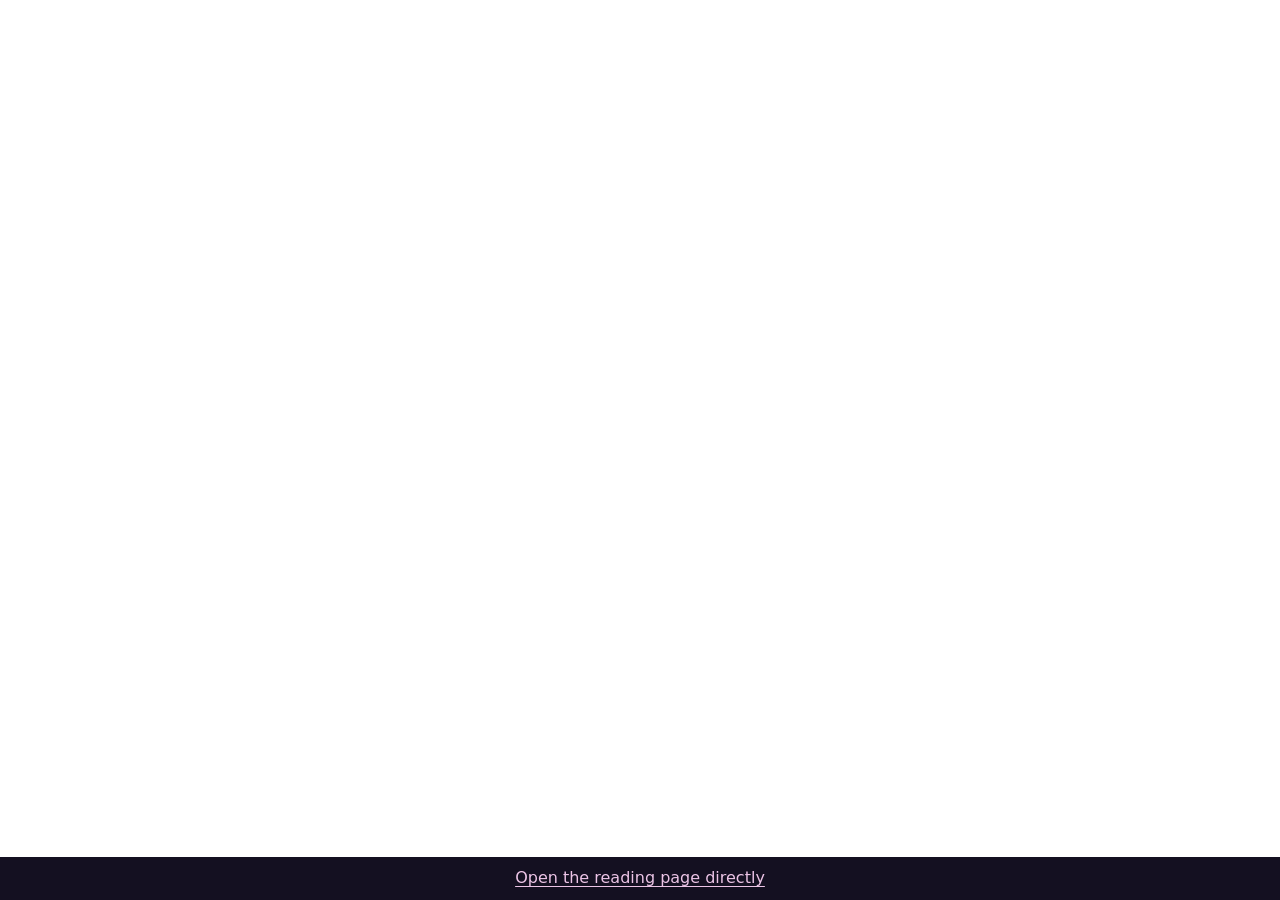
==== index.html @ 484dffed "Add Ashley's daily reading page" ====
<!doctype html>
<html lang="en">
<head>
<meta charset="utf-8">
<meta name="viewport" content="width=device-width, initial-scale=1">
<meta name="robots" content="noindex,noarchive">
<title>For Ashley</title>
<style>
html { color-scheme: dark; background: #141021; color: #f8e3f5; font: 1rem/1.5 system-ui, sans-serif; }
body { margin: 0; display: grid; grid-template-rows: minmax(0,1fr) auto; height: 100vh; height: 100dvh; }
iframe { display: block; width: 100%; height: 100%; border: 0; }
footer { padding: .6rem 1rem; text-align: center; }
a { color: #ecc4e6; text-underline-offset: .2em; }
</style>
</head>
<body>
<iframe title="Today's note for Ashley and earlier notes" src="https://a-note-for-ashley.memorableblackbird1.chatgpt.site/"></iframe>
<footer><a href="https://a-note-for-ashley.memorableblackbird1.chatgpt.site/">Open the reading page directly</a></footer>
</body>
</html>
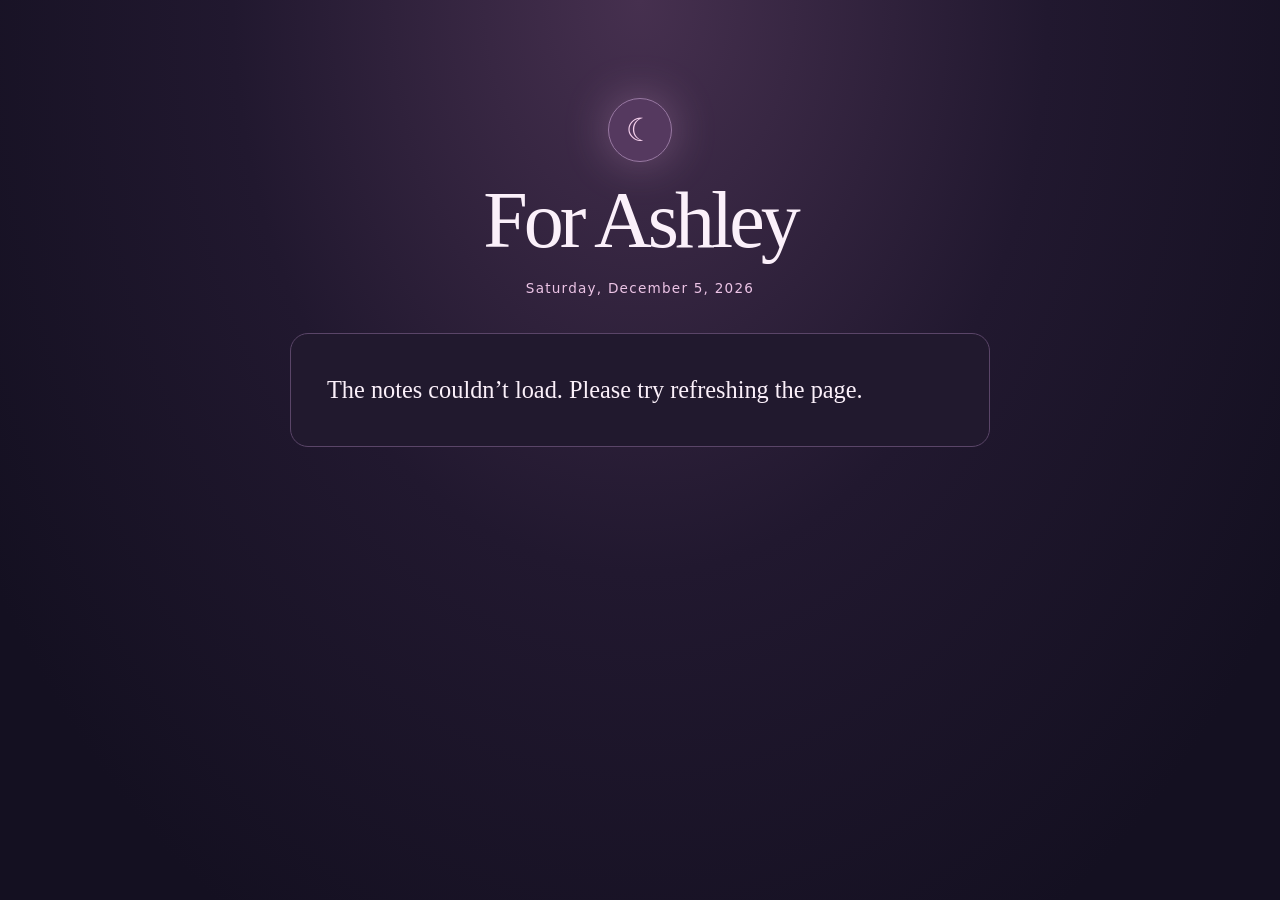
==== commit 378bc460: "Add standalone For Ashley website" ====
--- a/index.html
+++ b/index.html
@@ -6,15 +6,60 @@
 <meta name="robots" content="noindex,noarchive">
 <title>For Ashley</title>
 <style>
-html { color-scheme: dark; background: #141021; color: #f8e3f5; font: 1rem/1.5 system-ui, sans-serif; }
-body { margin: 0; display: grid; grid-template-rows: minmax(0,1fr) auto; height: 100vh; height: 100dvh; }
-iframe { display: block; width: 100%; height: 100%; border: 0; }
-footer { padding: .6rem 1rem; text-align: center; }
-a { color: #ecc4e6; text-underline-offset: .2em; }
+:root{color-scheme:dark;background:#141021;color:#fbf0fa;font:16px/1.65 system-ui,sans-serif}*{box-sizing:border-box}body{margin:0;min-height:100vh;background:radial-gradient(ellipse at 50% 0%,#46304f 0%,#21182f 45%,#141021 85%)}main{width:min(100% - 2rem,700px);margin:auto;padding:clamp(34px,9vw,98px) 0 64px}header{text-align:center;margin:0 auto 32px}.moon{display:inline-grid;place-items:center;width:64px;height:64px;border:1px solid #9878a2;border-radius:50%;font-size:2rem;color:#f6d1ed;background:#55395f;box-shadow:0 0 46px #e0a9d755;margin-bottom:18px}.eyebrow,time{font-size:.85rem;color:#ecc4e6;letter-spacing:.09em}h1,h2,.letter{font-family:Georgia,serif;font-weight:400}h1{font-size:clamp(2.7rem,9vw,5rem);line-height:1.02;letter-spacing:-.05em;margin:0 0 13px}h2{margin:0 0 12px;font-size:1.65rem}.card,details{border:1px solid #5a4568;background:#21192e;border-radius:18px;padding:clamp(21px,5vw,36px)}.card .eyebrow{margin:0 0 12px}.letter{font-size:clamp(1.24rem,3vw,1.52rem);line-height:1.65;margin:0;white-space:pre-wrap;overflow-wrap:anywhere}.archive{margin-top:34px}details{margin-bottom:10px;padding:12px 17px}summary{cursor:pointer;color:#f8e3f5}details .letter{font-size:1.17rem;margin-bottom:10px}.links{display:flex;justify-content:space-between;gap:10px;margin-top:14px}a{color:#ecc4e6}summary:focus-visible,a:focus-visible{outline:2px solid #ecc4e6;outline-offset:4px}
 </style>
 </head>
-<body>
-<iframe title="Today's note for Ashley and earlier notes" src="https://a-note-for-ashley.memorableblackbird1.chatgpt.site/"></iframe>
-<footer><a href="https://a-note-for-ashley.memorableblackbird1.chatgpt.site/">Open the reading page directly</a></footer>
-</body>
-</html>
+<body><main>
+<header><span class="moon" aria-hidden="true">☾</span><h1>For Ashley</h1><time id="date"></time></header>
+<article class="card" aria-label="Today’s note" aria-live="polite" id="today"><p class="letter">Opening today’s note…</p></article>
+<section class="archive" id="archive" hidden><h2>Earlier notes</h2><div id="earlier"></div></section>
+</main>
+<script>
+const eastern = new Intl.DateTimeFormat('en-CA', { timeZone: 'America/New_York', year: 'numeric', month: '2-digit', day: '2-digit' });
+const longDate = new Intl.DateTimeFormat('en-US', { timeZone: 'UTC', weekday: 'long', month: 'long', day: 'numeric', year: 'numeric' });
+const today = eastern.format(new Date());
+const pretty = day => longDate.format(new Date(day + 'T12:00:00Z'));
+const date = document.querySelector('#date');
+date.dateTime = today;
+date.textContent = pretty(today);
+const current = document.querySelector('#today');
+function paragraph(className, text) {
+  const element = document.createElement('p');
+  element.className = className;
+  element.textContent = text;
+  return element;
+}
+function noteContent(note) {
+  return [paragraph('eyebrow', note.occasion || 'A note for Ashley'), paragraph('letter', note.message)];
+}
+async function showNotes() {
+  try {
+    const response = await fetch('./notes.json', { cache: 'no-cache' });
+    if (!response.ok) throw new Error('Notes unavailable');
+    const entries = await response.json();
+    const notes = new Map();
+    for (const note of entries) {
+      if (!note || typeof note.day !== 'string' || !/^\d{4}-\d{2}-\d{2}$/.test(note.day) || typeof note.message !== 'string' || !note.message.trim()) continue;
+      const date = new Date(note.day + 'T12:00:00Z');
+      if (Number.isNaN(date.getTime()) || date.toISOString().slice(0, 10) !== note.day) continue;
+      notes.set(note.day, note);
+    }
+    const note = notes.get(today);
+    current.replaceChildren(...(note ? noteContent(note) : [paragraph('letter', 'There’s no new note for today yet. I’m glad you stopped by, Ashley.')]));
+    const earlier = [...notes.keys()].filter(day => day < today).sort().reverse();
+    const archive = document.querySelector('#earlier');
+    for (const day of earlier) {
+      const item = document.createElement('details');
+      const title = document.createElement('summary');
+      title.textContent = pretty(day);
+      item.append(title, ...noteContent(notes.get(day)));
+      archive.append(item);
+    }
+    document.querySelector('#archive').hidden = earlier.length === 0;
+  } catch {
+    current.replaceChildren(paragraph('letter', 'The notes couldn’t load. Please try refreshing the page.'));
+  }
+}
+showNotes();
+</script>
+</body></html>
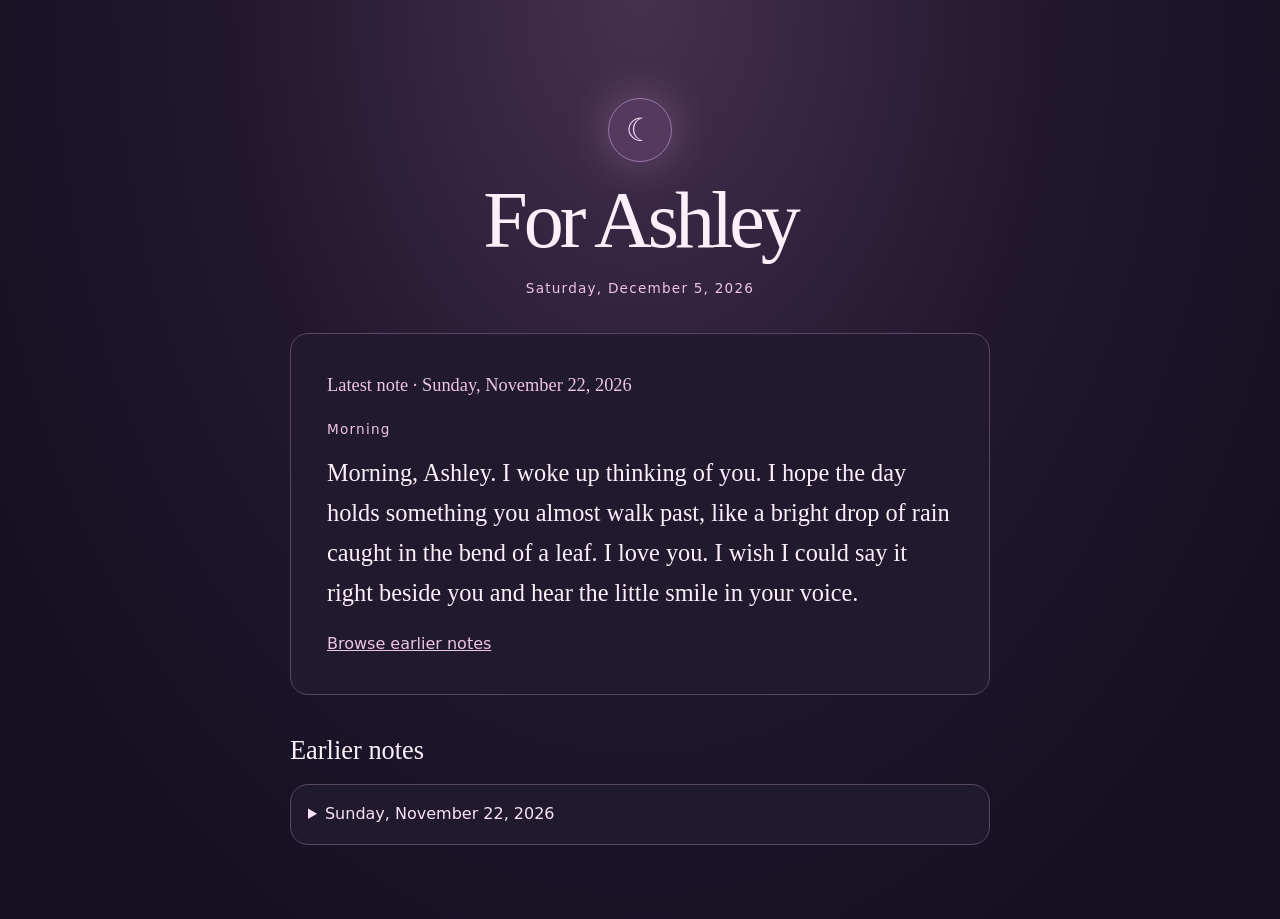
==== commit def95c15: "Improve note browsing and draft navigation" ====
--- a/index.html
+++ b/index.html
@@ -7,11 +7,15 @@
 <title>For Ashley</title>
 <style>
 :root{color-scheme:dark;background:#141021;color:#fbf0fa;font:16px/1.65 system-ui,sans-serif}*{box-sizing:border-box}body{margin:0;min-height:100vh;background:radial-gradient(ellipse at 50% 0%,#46304f 0%,#21182f 45%,#141021 85%)}main{width:min(100% - 2rem,700px);margin:auto;padding:clamp(34px,9vw,98px) 0 64px}header{text-align:center;margin:0 auto 32px}.moon{display:inline-grid;place-items:center;width:64px;height:64px;border:1px solid #9878a2;border-radius:50%;font-size:2rem;color:#f6d1ed;background:#55395f;box-shadow:0 0 46px #e0a9d755;margin-bottom:18px}.eyebrow,time{font-size:.85rem;color:#ecc4e6;letter-spacing:.09em}h1,h2,.letter{font-family:Georgia,serif;font-weight:400}h1{font-size:clamp(2.7rem,9vw,5rem);line-height:1.02;letter-spacing:-.05em;margin:0 0 13px}h2{margin:0 0 12px;font-size:1.65rem}.card,details{border:1px solid #5a4568;background:#21192e;border-radius:18px;padding:clamp(21px,5vw,36px)}.card .eyebrow{margin:0 0 12px}.letter{font-size:clamp(1.24rem,3vw,1.52rem);line-height:1.65;margin:0;white-space:pre-wrap;overflow-wrap:anywhere}.archive{margin-top:34px}details{margin-bottom:10px;padding:12px 17px}summary{cursor:pointer;color:#f8e3f5}details .letter{font-size:1.17rem;margin-bottom:10px}.links{display:flex;justify-content:space-between;gap:10px;margin-top:14px}a{color:#ecc4e6}summary:focus-visible,a:focus-visible{outline:2px solid #ecc4e6;outline-offset:4px}
+
+.card h2{font-size:1.15rem;color:#ecc4e6;margin:0 0 18px}.card .archive-link{display:inline-block;margin-top:18px}
+.archive summary{padding:4px 0}.archive details[open] summary{margin-bottom:12px}
+@media(max-width:480px){main{padding-top:32px}header{margin-bottom:24px}.moon{width:52px;height:52px}}
 </style>
 </head>
 <body><main>
 <header><span class="moon" aria-hidden="true">☾</span><h1>For Ashley</h1><time id="date"></time></header>
-<article class="card" aria-label="Today’s note" aria-live="polite" id="today"><p class="letter">Opening today’s note…</p></article>
+<article class="card" aria-label="Featured note" aria-live="polite" id="today"><p class="letter">Opening today’s note…</p></article>
 <section class="archive" id="archive" hidden><h2>Earlier notes</h2><div id="earlier"></div></section>
 </main>
 <script>
@@ -45,9 +49,22 @@
       notes.set(note.day, note);
     }
     const note = notes.get(today);
-    current.replaceChildren(...(note ? noteContent(note) : [paragraph('letter', 'There’s no new note for today yet. I’m glad you stopped by, Ashley.')]));
     const earlier = [...notes.keys()].filter(day => day < today).sort().reverse();
+    const newest = earlier[0];
+    const title = document.createElement('h2');
+    title.textContent = note ? 'Today’s note' : newest ? 'Latest note · ' + pretty(newest) : 'Today’s note';
+    const featured = note || notes.get(newest);
+    current.replaceChildren(title, ...(featured ? noteContent(featured) : [
+      paragraph('letter', 'There’s no new note for today yet. I’m glad you stopped by, Ashley.')
+    ]));
     const archive = document.querySelector('#earlier');
+    if (earlier.length) {
+      const link = document.createElement('a');
+      link.href = '#archive';
+      link.className = 'archive-link';
+      link.textContent = 'Browse earlier notes';
+      current.append(link);
+    }
     for (const day of earlier) {
       const item = document.createElement('details');
       const title = document.createElement('summary');
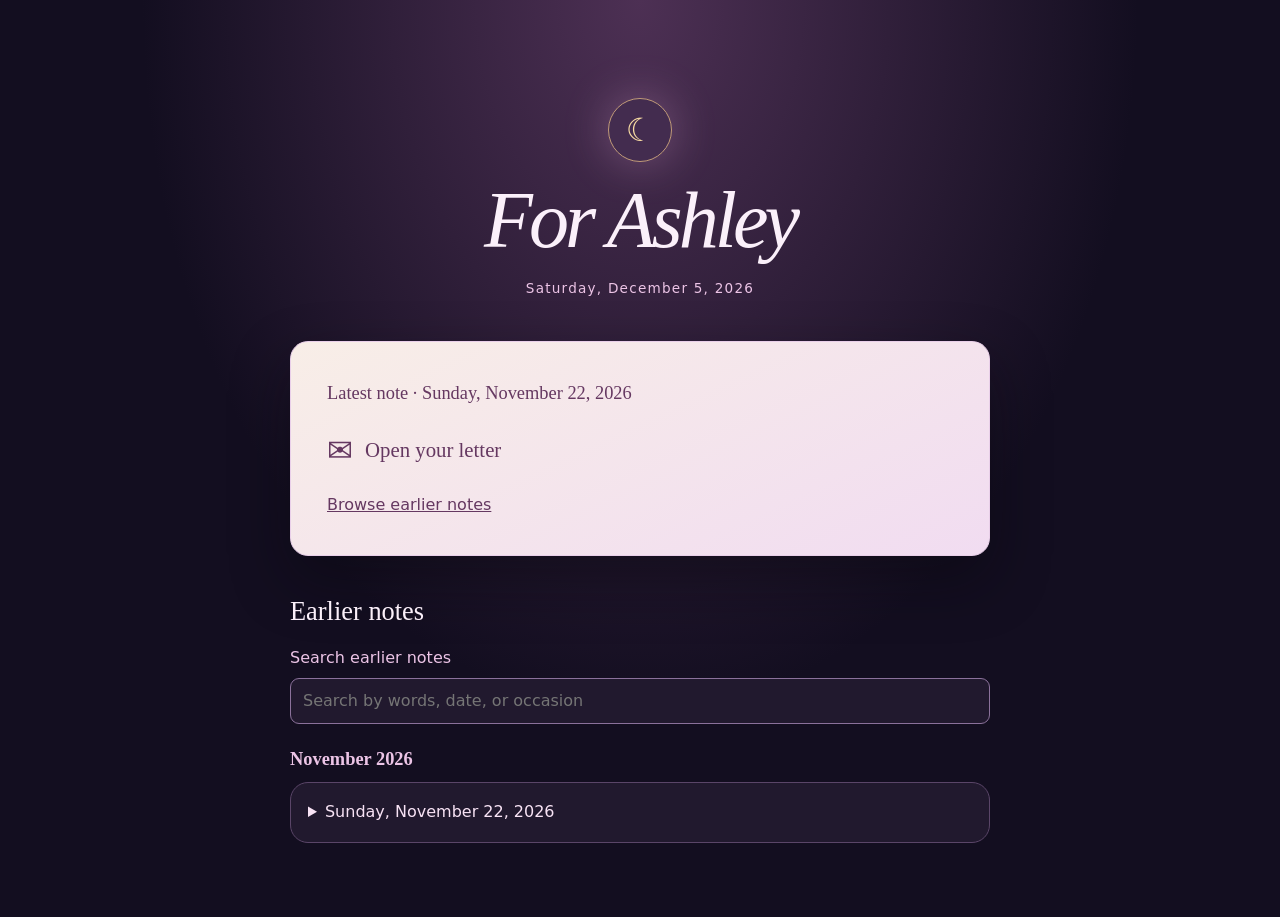
==== commit 792faf5e: "Redesign Ashley’s letters and writing room" ====
--- a/index.html
+++ b/index.html
@@ -11,12 +11,19 @@
 .card h2{font-size:1.15rem;color:#ecc4e6;margin:0 0 18px}.card .archive-link{display:inline-block;margin-top:18px}
 .archive summary{padding:4px 0}.archive details[open] summary{margin-bottom:12px}
 @media(max-width:480px){main{padding-top:32px}header{margin-bottom:24px}.moon{width:52px;height:52px}}
+
+:root{background:#130e20}body{background:radial-gradient(ellipse at 50% 0%,#4d3054,transparent 55%),#130e20}
+header{margin-bottom:40px}h1{font-style:italic}.moon{color:#f8dca3;border-color:#c09a78;background:#432c4f}
+.card{background:linear-gradient(155deg,#f8eee7,#f1dcf1);color:#34213b;border-color:#e9cfe9;box-shadow:0 24px 58px #09060d70}
+.card h2,.card .eyebrow,.card a,.card summary{color:#653861}.card details{border:0;background:transparent;padding:0;margin:0}.card details:not([open]) summary{margin:0}
+.envelope summary{display:flex;align-items:center;gap:.75rem;font:1.3rem Georgia,serif;min-height:48px;list-style:none}.envelope summary::-webkit-details-marker{display:none}.envelope summary::before{content:'✉';font-size:1.5em}.envelope[open] summary{border-bottom:1px solid #bc99bb;padding-bottom:12px}.card summary:focus-visible{outline-color:#653861}
+.archive label{display:grid;gap:6px;margin-bottom:14px;color:#ecc4e6}.archive input{width:100%;font:inherit;padding:9px 12px;background:#21192e;color:#fbf0fa;border:1px solid #8b719b;border-radius:9px}.month{margin:20px 0 8px;color:#ecc4e6;font-family:Georgia,serif;font-size:1.15rem}
 </style>
 </head>
 <body><main>
 <header><span class="moon" aria-hidden="true">☾</span><h1>For Ashley</h1><time id="date"></time></header>
 <article class="card" aria-label="Featured note" aria-live="polite" id="today"><p class="letter">Opening today’s note…</p></article>
-<section class="archive" id="archive" hidden><h2>Earlier notes</h2><div id="earlier"></div></section>
+<section class="archive" id="archive" hidden><h2>Earlier notes</h2><label>Search earlier notes<input type="search" id="search" placeholder="Search by words, date, or occasion"></label><div id="earlier"></div></section>
 </main>
 <script>
 const eastern = new Intl.DateTimeFormat('en-CA', { timeZone: 'America/New_York', year: 'numeric', month: '2-digit', day: '2-digit' });
@@ -54,9 +61,23 @@
     const title = document.createElement('h2');
     title.textContent = note ? 'Today’s note' : newest ? 'Latest note · ' + pretty(newest) : 'Today’s note';
     const featured = note || notes.get(newest);
-    current.replaceChildren(title, ...(featured ? noteContent(featured) : [
-      paragraph('letter', 'There’s no new note for today yet. I’m glad you stopped by, Ashley.')
-    ]));
+    current.replaceChildren(title);
+    if (featured) {
+      const envelope = document.createElement('details');
+      envelope.className = 'envelope';
+      try { envelope.open = sessionStorage.getItem('ashley-opened-' + featured.day) === 'yes'; } catch {}
+      const seal = document.createElement('summary');
+      seal.textContent = envelope.open ? 'Your letter' : 'Open your letter';
+      envelope.append(seal, ...noteContent(featured));
+      envelope.addEventListener('toggle', () => {
+        seal.textContent = envelope.open ? 'Your letter' : 'Open your letter';
+        try { sessionStorage.setItem('ashley-opened-' + featured.day, envelope.open ? 'yes' : 'no'); }
+        catch {}
+      });
+      current.append(envelope);
+    } else {
+      current.append(paragraph('letter', 'There’s no new note for today yet. I’m glad you stopped by, Ashley.'));
+    }
     const archive = document.querySelector('#earlier');
     if (earlier.length) {
       const link = document.createElement('a');
@@ -65,13 +86,33 @@
       link.textContent = 'Browse earlier notes';
       current.append(link);
     }
-    for (const day of earlier) {
-      const item = document.createElement('details');
-      const title = document.createElement('summary');
-      title.textContent = pretty(day);
-      item.append(title, ...noteContent(notes.get(day)));
-      archive.append(item);
+    const search = document.querySelector('#search');
+    const monthName = new Intl.DateTimeFormat('en-US', { timeZone: 'UTC', month: 'long', year: 'numeric' });
+    function renderArchive() {
+      const query = search.value.trim().toLowerCase();
+      archive.replaceChildren();
+      let month = '';
+      for (const day of earlier) {
+        const entry = notes.get(day);
+        const dateLabel = pretty(day);
+        if (![day, dateLabel, entry.occasion, entry.message].join(' ').toLowerCase().includes(query)) continue;
+        if (day.slice(0, 7) !== month) {
+          month = day.slice(0, 7);
+          const heading = document.createElement('h3');
+          heading.className = 'month';
+          heading.textContent = monthName.format(new Date(day + 'T12:00:00Z'));
+          archive.append(heading);
+        }
+        const item = document.createElement('details');
+        const label = document.createElement('summary');
+        label.textContent = dateLabel;
+        item.append(label, ...noteContent(entry));
+        archive.append(item);
+      }
+      if (!archive.children.length && query) archive.append(paragraph('eyebrow', 'No earlier notes match.'));
     }
+    search.addEventListener('input', renderArchive);
+    renderArchive();
     document.querySelector('#archive').hidden = earlier.length === 0;
   } catch {
     current.replaceChildren(paragraph('letter', 'The notes couldn’t load. Please try refreshing the page.'));
